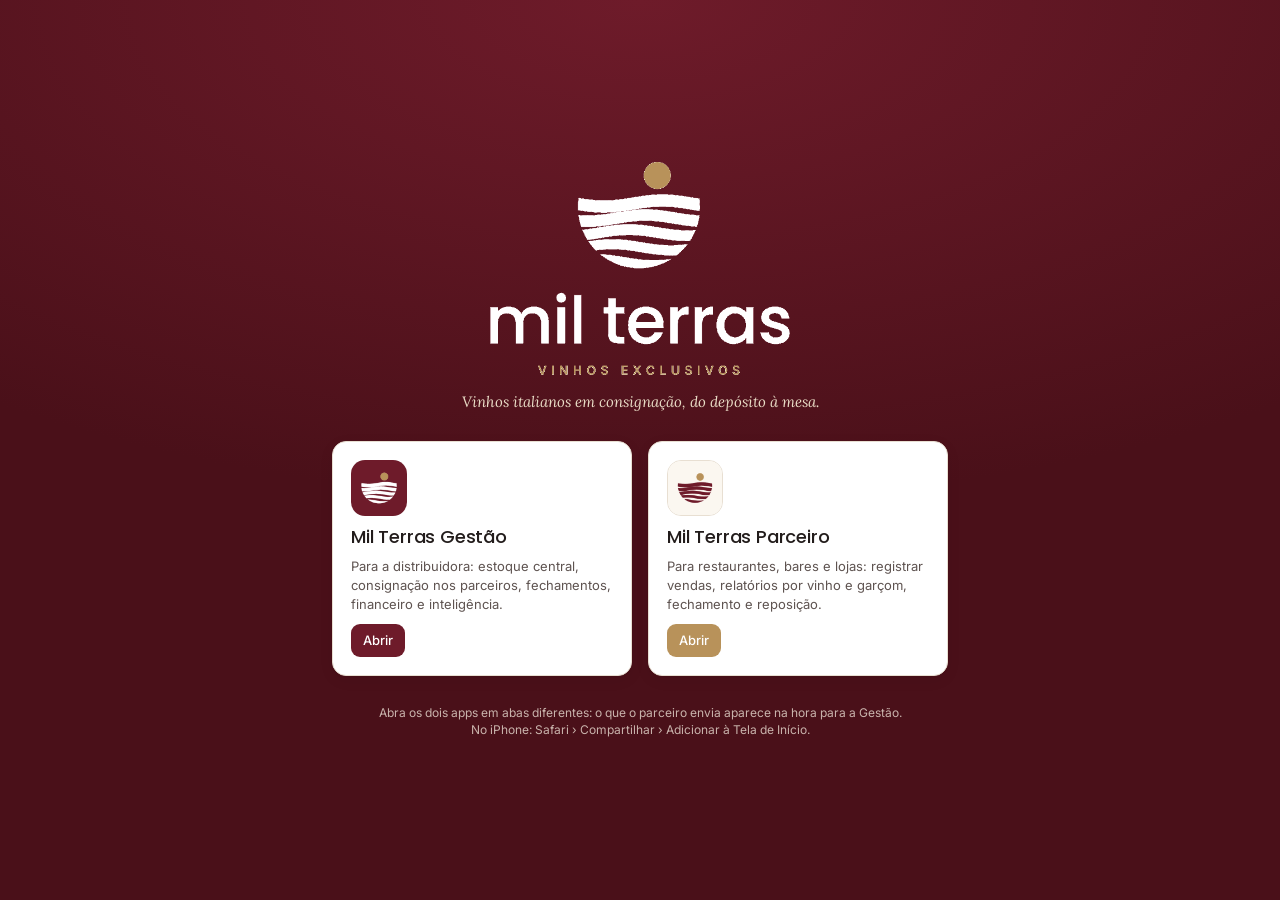
==== index.html @ 2b8a7fca "Apps Mil Terras Gestão e Parceiro (PWA) com primeira carga do catálogo - Gestão: painel, estoque cen" ====
<!doctype html>
<html lang="pt-BR">
<head>
<meta charset="utf-8">
<meta name="viewport" content="width=device-width, initial-scale=1, viewport-fit=cover">
<title>Mil Terras Apps</title>
<meta name="description" content="Apps Mil Terras: Gestão (distribuidora) e Parceiro (restaurantes, bares e lojas)">
<meta name="theme-color" content="#4A1019">
<link rel="icon" href="assets/icons/icon-192.png">
<link rel="apple-touch-icon" href="assets/icons/apple-touch-icon.png">
<link rel="preconnect" href="https://fonts.googleapis.com"><link rel="preconnect" href="https://fonts.gstatic.com" crossorigin>
<link href="https://fonts.googleapis.com/css2?family=Inter:wght@400;500;600&family=Poppins:wght@500&family=Lora:ital@1&display=swap" rel="stylesheet">
<link rel="stylesheet" href="src/css/app.css">
<style>
  .hub { min-height: 100vh; display: flex; flex-direction: column; align-items: center; justify-content: center; gap: 28px; padding: 32px 16px; background: radial-gradient(120% 80% at 50% 0%, var(--bordo), var(--vinho) 70%); }
  .hub > img { width: min(300px, 70vw); }
  .hub .tagline { color: #E9DCC6; font-family: 'Lora', serif; font-style: italic; text-align: center; margin-top: -12px; }
  .hub .cards { display: grid; grid-template-columns: repeat(2, minmax(0, 300px)); gap: 16px; width: 100%; justify-content: center; }
  .hub a.card { display: flex; flex-direction: column; gap: 10px; color: var(--ink); transition: transform .15s; }
  .hub a.card:hover { transform: translateY(-3px); }
  .hub a.card img { width: 56px; height: 56px; border-radius: 14px; }
  .hub .foot { color: #C9B3AC; font-size: 12px; text-align: center; }
  @media (max-width: 640px) { .hub .cards { grid-template-columns: minmax(0, 1fr); } }
</style>
</head>
<body>
<div class="hub">
  <img src="assets/logo/logo_v_negativo.png" alt="Mil Terras — vinhos exclusivos">
  <div class="tagline">Vinhos italianos em consignação, do depósito à mesa.</div>
  <div class="cards">
    <a class="card" href="gestor/">
      <img src="assets/icons/icon-192.png" alt="">
      <h2>Mil Terras Gestão</h2>
      <div class="small ink2">Para a distribuidora: estoque central, consignação nos parceiros, fechamentos, financeiro e inteligência.</div>
      <span class="btn sm" style="align-self:flex-start">Abrir</span>
    </a>
    <a class="card" href="cliente/">
      <img src="assets/icons/icon-cliente-192.png" alt="" style="border:1px solid var(--line)">
      <h2>Mil Terras Parceiro</h2>
      <div class="small ink2">Para restaurantes, bares e lojas: registrar vendas, relatórios por vinho e garçom, fechamento e reposição.</div>
      <span class="btn sm gold" style="align-self:flex-start">Abrir</span>
    </a>
  </div>
  <div class="foot">Abra os dois apps em abas diferentes: o que o parceiro envia aparece na hora para a Gestão.<br>No iPhone: Safari › Compartilhar › Adicionar à Tela de Início.</div>
</div>
<script>if ('serviceWorker' in navigator && location.protocol !== 'file:') navigator.serviceWorker.register('sw.js').catch(() => {});</script>
</body>
</html>
---- src/css/app.css ----
/* Mil Terras — interface dos apps (Manual da Marca: bordô, vinho escuro, dourado, creme, carvão; Poppins + Inter) */
:root {
  --bordo: #6E1B2A;
  --vinho: #4A1019;
  --dourado: #B8925A;
  --dourado-claro: #E9DCC6;
  --creme: #FBF7F0;
  --carvao: #221C1B;
  --surface: #FFFFFF;
  --surface-2: #F4EEE4;
  --line: #E8DFD2;
  --ink: #221C1B;
  --ink-2: #5E5350;
  --ink-3: #8E8380;
  --ok: #2E7D4F; --ok-bg: #E6F2EA;
  --warn: #9A6400; --warn-bg: #FBF0D9;
  --crit: #B3261E; --crit-bg: #FBE7E5;
  --info: #285E8C; --info-bg: #E5EEF6;
  --opp: #7A5A1F; --opp-bg: #F5ECDC;
  /* Gráficos — paleta categórica validada (CVD) */
  --s1: #a8324a; --s2: #c98a1e; --s3: #2f7fae;
  --radius: 14px;
  --shadow: 0 1px 2px rgba(34, 28, 27, .06), 0 4px 16px rgba(34, 28, 27, .05);
  --safe-b: env(safe-area-inset-bottom, 0px);
  --safe-t: env(safe-area-inset-top, 0px);
  --font: 'Inter', system-ui, -apple-system, 'Segoe UI', sans-serif;
  --font-t: 'Poppins', 'Inter', system-ui, sans-serif;
  color-scheme: light;
}
* { box-sizing: border-box; }
html, body { margin: 0; height: 100%; }
body { font-family: var(--font); color: var(--ink); background: var(--creme); font-size: 15px; line-height: 1.45; -webkit-font-smoothing: antialiased; -webkit-tap-highlight-color: transparent; }
h1, h2, h3, h4 { font-family: var(--font-t); font-weight: 500; margin: 0; line-height: 1.2; letter-spacing: -.01em; }
h1 { font-size: 24px; } h2 { font-size: 18px; } h3 { font-size: 15px; }
a { color: var(--bordo); text-decoration: none; }
button, input, select, textarea { font: inherit; color: inherit; }
img { max-width: 100%; }
.serif { font-family: 'Lora', Georgia, serif; font-style: italic; }
.label { font-size: 11px; letter-spacing: .14em; text-transform: uppercase; color: var(--ink-3); font-weight: 600; }
.muted { color: var(--ink-3); } .ink2 { color: var(--ink-2); }
.small { font-size: 13px; } .tiny { font-size: 12px; }
.num { font-variant-numeric: tabular-nums; }
.right { text-align: right; } .center { text-align: center; }
.row { display: flex; align-items: center; gap: 10px; } .row.wrap { flex-wrap: wrap; } .row.top { align-items: flex-start; }
.col { display: flex; flex-direction: column; gap: 10px; }
.grow { flex: 1; min-width: 0; } .between { justify-content: space-between; }
.gap-s { gap: 6px; } .gap-l { gap: 18px; }
.mt { margin-top: 16px; } .mt-s { margin-top: 8px; } .mb { margin-bottom: 16px; }
.hide { display: none !important; }
.ellipsis { overflow: hidden; text-overflow: ellipsis; white-space: nowrap; }

/* ---------- Shell ---------- */
.shell { display: grid; grid-template-columns: 248px 1fr; min-height: 100vh; }
.side { background: var(--vinho); color: #F3E9E4; padding: 22px 14px; position: sticky; top: 0; height: 100vh; display: flex; flex-direction: column; gap: 4px; overflow-y: auto; }
.side .brand { padding: 4px 10px 22px; }
.side .brand img { width: 170px; display: block; }
.side .brand .who { margin-top: 10px; font-size: 11px; letter-spacing: .14em; text-transform: uppercase; color: var(--dourado); }
.nav-a { display: flex; align-items: center; gap: 12px; padding: 10px 12px; border-radius: 10px; color: #E8D9D3; font-size: 14px; position: relative; }
.nav-a svg { width: 19px; height: 19px; opacity: .85; flex: none; }
.nav-a:hover { background: rgba(255, 255, 255, .06); }
.nav-a.on { background: rgba(255, 255, 255, .1); color: #fff; }
.nav-a.on::before { content: ''; position: absolute; left: -14px; top: 9px; bottom: 9px; width: 3px; border-radius: 3px; background: var(--dourado); }
.nav-a .badge { margin-left: auto; }
.side .foot { margin-top: auto; padding: 12px; font-size: 12px; color: #C9B3AC; }
.main { min-width: 0; padding: 26px 32px 60px; max-width: 1280px; width: 100%; }
.topbar { display: none; }
.tabbar { display: none; }
.pagehead { display: flex; align-items: flex-end; justify-content: space-between; gap: 16px; margin-bottom: 20px; flex-wrap: wrap; }
.pagehead .sub { color: var(--ink-3); font-size: 14px; margin-top: 4px; }

@media (max-width: 900px) {
  .shell { display: block; }
  .side { display: none; }
  .topbar { display: flex; align-items: center; gap: 12px; position: sticky; top: 0; z-index: 20; background: var(--vinho); color: #fff; padding: calc(10px + var(--safe-t)) 16px 10px; }
  .topbar img { height: 28px; }
  .topbar .t { font-family: var(--font-t); font-size: 16px; flex: 1; min-width: 0; }
  .topbar button { background: none; border: 0; color: #fff; padding: 6px; }
  .main { padding: 16px 16px calc(96px + var(--safe-b)); }
  .tabbar { display: flex; position: fixed; left: 0; right: 0; bottom: 0; z-index: 30; background: rgba(255, 255, 255, .96); backdrop-filter: blur(12px); -webkit-backdrop-filter: blur(12px); border-top: 1px solid var(--line); padding: 6px 4px calc(6px + var(--safe-b)); }
  .tabbar a { flex: 1; display: flex; flex-direction: column; align-items: center; gap: 2px; font-size: 10.5px; color: var(--ink-3); padding: 4px 0; position: relative; }
  .tabbar a svg { width: 22px; height: 22px; }
  .tabbar a.on { color: var(--bordo); }
  .tabbar a .badge { position: absolute; top: 0; left: calc(50% + 6px); }
  .tabbar a.fab { color: #fff; }
  .tabbar a.fab span.ic { background: var(--bordo); border-radius: 16px; width: 52px; height: 40px; display: grid; place-items: center; margin-top: -2px; box-shadow: 0 4px 12px rgba(110, 27, 42, .35); }
  .pagehead h1 { font-size: 21px; }
  .hide-m { display: none !important; }
}
@media (min-width: 901px) { .hide-d { display: none !important; } }

/* ---------- Componentes ---------- */
.card { background: var(--surface); border: 1px solid var(--line); border-radius: var(--radius); padding: 18px; box-shadow: var(--shadow); min-width: 0; }
.card.pad-0 { padding: 0; overflow: hidden; }
.card > .head { display: flex; align-items: center; justify-content: space-between; gap: 10px; margin-bottom: 14px; }
.card > .head h2 { font-size: 16px; }
.card.dark { background: linear-gradient(135deg, var(--bordo), var(--vinho)); color: #fff; border: 0; }
.card.dark .label, .card.dark .muted { color: #E3C9A2; }
.grid { display: grid; gap: 16px; }
.g2 { grid-template-columns: repeat(2, minmax(0, 1fr)); }
.g3 { grid-template-columns: repeat(3, minmax(0, 1fr)); }
.g4 { grid-template-columns: repeat(4, minmax(0, 1fr)); }
.g-2-1 { grid-template-columns: minmax(0, 2fr) minmax(0, 1fr); }
@media (max-width: 1100px) { .g4 { grid-template-columns: repeat(2, minmax(0, 1fr)); } .g-2-1, .g3 { grid-template-columns: minmax(0, 1fr); } }
@media (max-width: 640px) { .g2 { grid-template-columns: minmax(0, 1fr); } .g4 { gap: 10px; } }

.kpi { display: flex; flex-direction: column; gap: 6px; }
.kpi .v { font-family: var(--font-t); font-size: 26px; font-weight: 500; letter-spacing: -.02em; font-variant-numeric: tabular-nums; }
.kpi .d { font-size: 12.5px; color: var(--ink-3); }
.kpi .d b { font-weight: 600; }
.up { color: var(--ok); } .down { color: var(--crit); }
@media (max-width: 640px) { .kpi .v { font-size: 21px; } .card { padding: 14px; } }

.btn { display: inline-flex; align-items: center; justify-content: center; gap: 8px; border: 1px solid transparent; border-radius: 11px; padding: 10px 16px; font-weight: 500; font-size: 14px; cursor: pointer; background: var(--bordo); color: #fff; transition: filter .15s, transform .05s; white-space: nowrap; }
.btn:hover { filter: brightness(1.08); } .btn:active { transform: translateY(1px); }
.btn svg { width: 17px; height: 17px; }
.btn.ghost { background: transparent; color: var(--bordo); border-color: var(--line); }
.btn.ghost:hover { background: var(--surface-2); filter: none; }
.btn.gold { background: var(--dourado); color: #fff; }
.btn.light { background: #fff; color: var(--bordo); }
.btn.ok { background: var(--ok); }
.btn.sm { padding: 6px 11px; font-size: 13px; border-radius: 9px; }
.btn.lg { padding: 14px 20px; font-size: 16px; border-radius: 13px; }
.btn.block { width: 100%; }
.btn[disabled] { opacity: .45; pointer-events: none; }
.iconbtn { border: 0; background: transparent; padding: 6px; border-radius: 8px; cursor: pointer; color: var(--ink-2); display: inline-grid; place-items: center; }
.iconbtn:hover { background: var(--surface-2); }
.iconbtn svg { width: 20px; height: 20px; }

.badge { display: inline-flex; align-items: center; gap: 5px; font-size: 11.5px; font-weight: 600; padding: 3px 8px; border-radius: 999px; background: var(--surface-2); color: var(--ink-2); white-space: nowrap; }
.badge.ok { background: var(--ok-bg); color: var(--ok); }
.badge.warn { background: var(--warn-bg); color: var(--warn); }
.badge.crit { background: var(--crit-bg); color: var(--crit); }
.badge.info { background: var(--info-bg); color: var(--info); }
.badge.opp { background: var(--opp-bg); color: var(--opp); }
.badge.dot { min-width: 18px; height: 18px; padding: 0 5px; justify-content: center; background: var(--dourado); color: #fff; font-size: 11px; }
.tag { font-size: 10.5px; letter-spacing: .12em; text-transform: uppercase; font-weight: 600; padding: 3px 8px; border-radius: 999px; border: 1px solid currentColor; color: var(--bordo); }
.tag.Branco { color: #8a6a1f; } .tag.Rosé { color: #b04a68; }

.field { display: flex; flex-direction: column; gap: 6px; }
.field > span { font-size: 12.5px; color: var(--ink-2); font-weight: 500; }
.input, select.input, textarea.input { width: 100%; border: 1px solid var(--line); background: #fff; border-radius: 10px; padding: 10px 12px; outline: none; font-size: 15px; }
.input:focus { border-color: var(--dourado); box-shadow: 0 0 0 3px rgba(184, 146, 90, .2); }
textarea.input { min-height: 80px; resize: vertical; }
.search { position: relative; } .search svg { position: absolute; left: 11px; top: 50%; transform: translateY(-50%); width: 17px; color: var(--ink-3); }
.search .input { padding-left: 36px; }
.seg { display: inline-flex; background: var(--surface-2); border-radius: 10px; padding: 3px; gap: 2px; }
.seg button { border: 0; background: transparent; padding: 6px 12px; border-radius: 8px; font-size: 13px; cursor: pointer; color: var(--ink-2); }
.seg button.on { background: #fff; color: var(--bordo); box-shadow: 0 1px 3px rgba(0, 0, 0, .08); font-weight: 600; }
.chips { display: flex; gap: 8px; flex-wrap: wrap; }
.chip { border: 1px solid var(--line); background: #fff; border-radius: 999px; padding: 7px 13px; font-size: 13.5px; cursor: pointer; }
.chip.on { background: var(--bordo); border-color: var(--bordo); color: #fff; }

.stepper { display: inline-flex; align-items: center; border: 1px solid var(--line); border-radius: 11px; background: #fff; overflow: hidden; }
.stepper button { width: 38px; height: 38px; border: 0; background: transparent; font-size: 20px; cursor: pointer; color: var(--bordo); }
.stepper button:active { background: var(--surface-2); }
.stepper input { width: 44px; text-align: center; border: 0; font-weight: 600; font-size: 16px; outline: none; background: transparent; -moz-appearance: textfield; }
.stepper input::-webkit-inner-spin-button { -webkit-appearance: none; }

/* Tabelas */
.tbl-wrap { overflow-x: auto; -webkit-overflow-scrolling: touch; }
table.tbl { width: 100%; border-collapse: collapse; font-size: 14px; }
.tbl th { text-align: left; font-size: 11px; letter-spacing: .1em; text-transform: uppercase; color: var(--ink-3); font-weight: 600; padding: 10px 12px; border-bottom: 1px solid var(--line); white-space: nowrap; background: #fff; }
.tbl td { padding: 11px 12px; border-bottom: 1px solid #F1EBE2; vertical-align: middle; }
.tbl tr:last-child td { border-bottom: 0; }
.tbl tr.click { cursor: pointer; } .tbl tr.click:hover td { background: #FCF9F4; }
.tbl th.r, .tbl td.r { text-align: right; font-variant-numeric: tabular-nums; }
.tbl tfoot td { font-weight: 600; border-top: 1px solid var(--line); }

/* Listas */
.list { display: flex; flex-direction: column; }
.li { display: flex; align-items: center; gap: 12px; padding: 12px 2px; border-bottom: 1px solid #F1EBE2; min-width: 0; }
.li:last-child { border-bottom: 0; }
a.li, .li.click { color: inherit; cursor: pointer; }
.li .t { font-weight: 500; } .li .s { font-size: 12.5px; color: var(--ink-3); }
.thumb { width: 34px; height: 64px; object-fit: contain; flex: none; filter: drop-shadow(0 2px 3px rgba(0, 0, 0, .15)); }
.thumb.sm { width: 22px; height: 42px; }
.avatar { width: 36px; height: 36px; border-radius: 50%; background: var(--dourado-claro); color: var(--bordo); display: grid; place-items: center; font-weight: 600; font-size: 14px; flex: none; }

/* Barras de progresso / meter */
.meter { height: 8px; background: var(--surface-2); border-radius: 99px; overflow: hidden; }
.meter > i { display: block; height: 100%; background: var(--bordo); border-radius: 99px; }
.meter.gold > i { background: var(--dourado); }

/* Insights */
.ins { display: flex; gap: 12px; padding: 12px; border-radius: 12px; background: #fff; border: 1px solid var(--line); color: inherit; }
.ins .ic { width: 34px; height: 34px; border-radius: 10px; display: grid; place-items: center; flex: none; }
.ins .ic svg { width: 18px; height: 18px; }
.ins.critico .ic { background: var(--crit-bg); color: var(--crit); }
.ins.atencao .ic { background: var(--warn-bg); color: var(--warn); }
.ins.acao .ic { background: var(--bordo); color: #fff; }
.ins.oportunidade .ic { background: var(--opp-bg); color: var(--opp); }
.ins.info .ic { background: var(--info-bg); color: var(--info); }
.ins .t { font-weight: 600; font-size: 14px; } .ins .s { font-size: 13px; color: var(--ink-2); }

/* Garrafas (catálogo) */
.wine-grid { display: grid; grid-template-columns: repeat(auto-fill, minmax(150px, 1fr)); gap: 12px; }
.wine { background: #fff; border: 1px solid var(--line); border-radius: var(--radius); padding: 14px 12px 12px; display: flex; flex-direction: column; align-items: center; gap: 8px; text-align: center; cursor: pointer; position: relative; color: inherit; }
.wine:hover { border-color: var(--dourado); }
.wine img { height: 130px; object-fit: contain; filter: drop-shadow(0 4px 6px rgba(0, 0, 0, .18)); }
.wine .n { font-family: var(--font-t); font-weight: 500; font-size: 14px; line-height: 1.2; }
.wine .q { position: absolute; top: 10px; right: 10px; }
.wine.sel { border-color: var(--bordo); box-shadow: 0 0 0 2px var(--bordo); }
.wine.off { opacity: .45; }

/* Modal / sheet */
.overlay { position: fixed; inset: 0; background: rgba(34, 28, 27, .45); z-index: 100; display: flex; align-items: center; justify-content: center; padding: 20px; animation: fade .15s; }
.modal { background: var(--creme); border-radius: 18px; width: min(560px, 100%); max-height: calc(100vh - 40px); overflow: auto; box-shadow: 0 20px 60px rgba(0, 0, 0, .25); animation: pop .18s; }
.modal.wide { width: min(860px, 100%); }
.modal .mh { display: flex; align-items: center; justify-content: space-between; padding: 18px 20px 6px; position: sticky; top: 0; background: var(--creme); z-index: 1; }
.modal .mb { padding: 10px 20px 20px; }
.modal .mf { padding: 12px 20px calc(16px + var(--safe-b)); display: flex; gap: 10px; justify-content: flex-end; border-top: 1px solid var(--line); position: sticky; bottom: 0; background: var(--creme); }
@media (max-width: 640px) {
  .overlay { align-items: flex-end; padding: 0; }
  .modal, .modal.wide { width: 100%; border-radius: 18px 18px 0 0; max-height: 92vh; animation: up .22s; }
  .modal .mf .btn { flex: 1; }
}
@keyframes fade { from { opacity: 0; } }
@keyframes pop { from { transform: scale(.97); opacity: 0; } }
@keyframes up { from { transform: translateY(40px); opacity: .5; } }

.toast { position: fixed; left: 50%; bottom: calc(90px + var(--safe-b)); transform: translateX(-50%); background: var(--carvao); color: #fff; padding: 11px 18px; border-radius: 12px; z-index: 200; font-size: 14px; box-shadow: 0 8px 24px rgba(0, 0, 0, .25); animation: up .2s; max-width: calc(100% - 32px); }
@media (min-width: 901px) { .toast { bottom: 28px; } }
@media (max-width: 900px) { .toast { bottom: auto; top: calc(62px + var(--safe-t)); } }

.empty { text-align: center; padding: 30px 16px; color: var(--ink-3); }
.empty svg { width: 36px; height: 36px; color: var(--dourado); margin-bottom: 6px; }

/* Wizard */
.steps { display: flex; gap: 6px; margin-bottom: 16px; }
.steps i { flex: 1; height: 4px; border-radius: 4px; background: var(--line); }
.steps i.on { background: var(--bordo); }

/* Gráficos */
.chart { position: relative; width: 100%; }
.chart svg { display: block; width: 100%; overflow: visible; }
.chart .axis text { fill: var(--ink-3); font-size: 11px; font-family: var(--font); }
.chart .grid line { stroke: #EFE8DD; }
.chart .base { stroke: #D9CFC1; }
.chart .hit { fill: transparent; cursor: pointer; }
.chart .bar { transition: opacity .12s; }
.chart:hover .bar.dim { opacity: .5; }
.legend { display: flex; gap: 14px; flex-wrap: wrap; font-size: 12.5px; color: var(--ink-2); margin-bottom: 8px; }
.legend i { display: inline-block; width: 10px; height: 10px; border-radius: 3px; margin-right: 6px; vertical-align: -1px; }
.tip { position: fixed; z-index: 300; pointer-events: none; background: var(--carvao); color: #fff; font-size: 12.5px; padding: 8px 10px; border-radius: 9px; box-shadow: 0 6px 18px rgba(0, 0, 0, .2); max-width: 260px; line-height: 1.4; }
.tip b { font-weight: 600; }
.tip .k { display: inline-block; width: 8px; height: 8px; border-radius: 2px; margin-right: 6px; }
.hbars { display: flex; flex-direction: column; gap: 10px; }
.hb { display: grid; grid-template-columns: minmax(80px, 38%) 1fr auto; align-items: center; gap: 10px; font-size: 13.5px; }
.hb .bar-t { height: 10px; background: var(--surface-2); border-radius: 0 4px 4px 0; overflow: hidden; }
.hb .bar-t i { display: block; height: 100%; background: var(--bordo); border-radius: 0 4px 4px 0; }
.hb .v { font-variant-numeric: tabular-nums; font-weight: 600; text-align: right; min-width: 48px; white-space: nowrap; }
.heat { border-collapse: separate; border-spacing: 2px; font-size: 12.5px; width: 100%; }
.heat th { font-weight: 500; color: var(--ink-2); padding: 4px 6px; text-align: left; white-space: nowrap; }
.heat thead th { font-size: 11px; writing-mode: vertical-rl; transform: rotate(180deg); text-align: left; height: 110px; vertical-align: bottom; padding: 4px 2px; }
.heat td { text-align: center; border-radius: 4px; min-width: 30px; height: 30px; font-variant-numeric: tabular-nums; font-weight: 600; }

/* Login */
.login { min-height: 100vh; display: grid; place-items: center; padding: 24px; background: radial-gradient(120% 80% at 50% 0%, var(--bordo), var(--vinho) 70%); }
.login .box { width: min(400px, 100%); background: var(--creme); border-radius: 22px; padding: 28px 24px; box-shadow: 0 30px 80px rgba(0, 0, 0, .35); }
.login .logo { display: block; width: 210px; margin: 0 auto 6px; }
.pin { display: flex; gap: 10px; justify-content: center; }
.pin input { width: 54px; height: 60px; text-align: center; font-size: 24px; border: 1px solid var(--line); border-radius: 12px; background: #fff; outline: none; }
.pin input:focus { border-color: var(--dourado); }

/* Documento para impressão */
.doc { background: #fff; max-width: 800px; margin: 0 auto; padding: 40px 44px; border: 1px solid var(--line); border-radius: 6px; color: var(--carvao); }
.doc .dh { display: flex; justify-content: space-between; align-items: flex-start; border-bottom: 2px solid var(--bordo); padding-bottom: 16px; margin-bottom: 18px; }
.doc .dh img { width: 190px; }
.doc h1 { color: var(--bordo); font-size: 22px; }
.doc .tbl th { background: var(--creme); }
.doc .foot { margin-top: 30px; padding-top: 12px; border-top: 1px solid var(--line); font-size: 11.5px; color: var(--ink-3); display: flex; justify-content: space-between; }
.doc .sign { display: grid; grid-template-columns: 1fr 1fr; gap: 40px; margin-top: 50px; font-size: 12px; text-align: center; color: var(--ink-2); }
.doc .sign div { border-top: 1px solid var(--ink-3); padding-top: 6px; }
@media print {
  @page { margin: 12mm; }
  body { background: #fff; }
  .side, .topbar, .tabbar, .noprint, .toast { display: none !important; }
  .shell { display: block; } .main { padding: 0; max-width: none; }
  .doc { border: 0; padding: 0; max-width: none; }
  * { -webkit-print-color-adjust: exact; print-color-adjust: exact; }
}

.demo-banner svg { flex: none; }
.demo-banner { background: var(--dourado-claro); color: var(--vinho); font-size: 12.5px; padding: 8px 14px; border-radius: 10px; margin-bottom: 16px; display: flex; gap: 10px; align-items: center; flex-wrap: wrap; }
.sync { display: inline-flex; align-items: center; gap: 6px; font-size: 12px; color: var(--ok); }
.sync::before { content: ''; width: 7px; height: 7px; border-radius: 50%; background: currentColor; box-shadow: 0 0 0 3px rgba(46, 125, 79, .18); }

.wz-foot { position: sticky; bottom: 0; background: var(--creme); padding: 12px 0; margin-top: 16px; border-top: 1px solid var(--line); z-index: 5; }
@media (max-width: 900px) { .wz-foot { bottom: calc(64px + var(--safe-b)); } .wz-foot .btn { padding: 12px 14px; } }
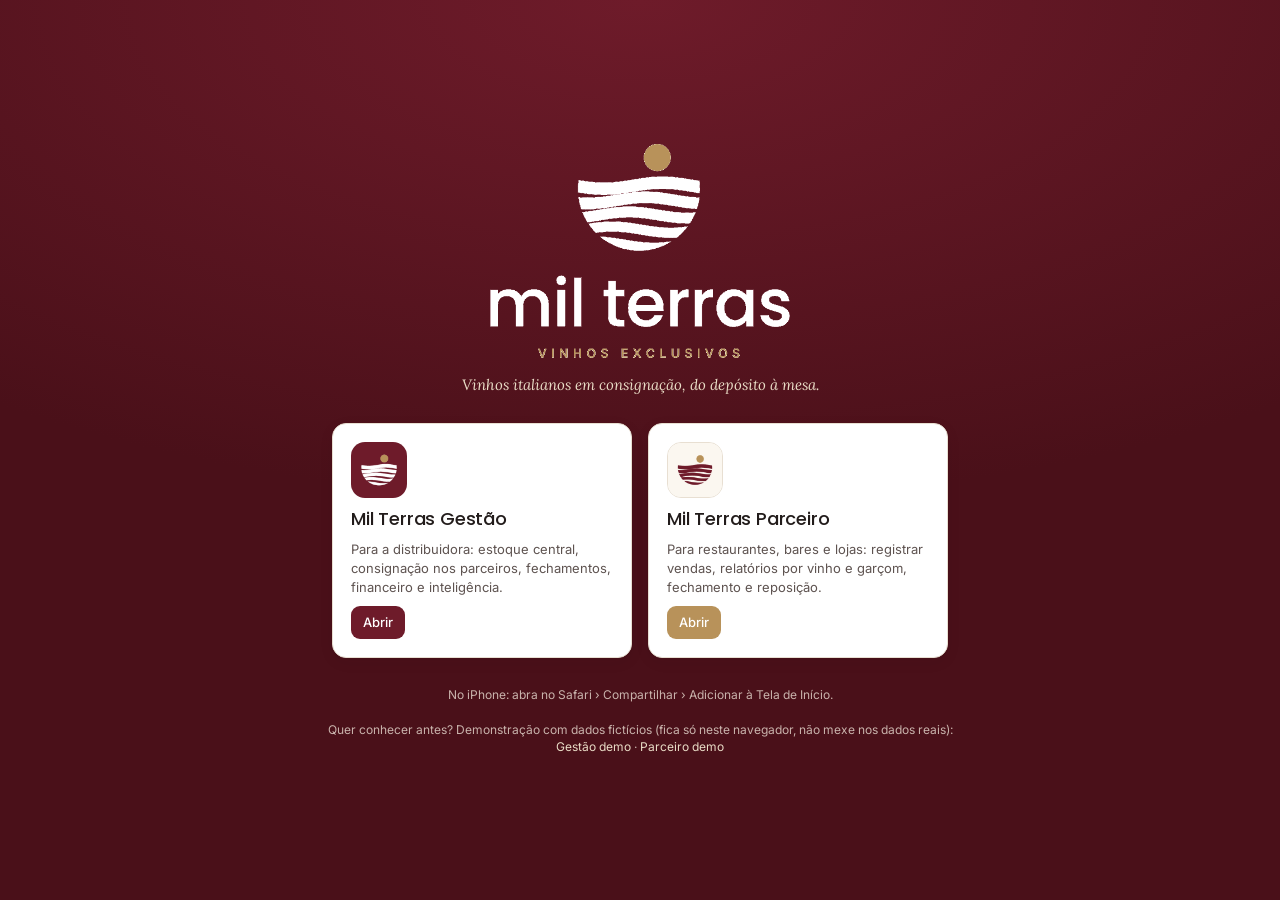
==== commit 25e8f1a1: "Versão em nuvem: Supabase com segurança por parceiro, login e publicação automática - Banco Supabase" ====
--- a/index.html
+++ b/index.html
@@ -41,7 +41,9 @@
       <span class="btn sm gold" style="align-self:flex-start">Abrir</span>
     </a>
   </div>
-  <div class="foot">Abra os dois apps em abas diferentes: o que o parceiro envia aparece na hora para a Gestão.<br>No iPhone: Safari › Compartilhar › Adicionar à Tela de Início.</div>
+  <div class="foot">No iPhone: abra no Safari › Compartilhar › Adicionar à Tela de Início.<br><br>
+    Quer conhecer antes? Demonstração com dados fictícios (fica só neste navegador, não mexe nos dados reais):<br>
+    <a href="gestor/?demo=1" style="color:#E9DCC6">Gestão demo</a> · <a href="cliente/?demo=1" style="color:#E9DCC6">Parceiro demo</a></div>
 </div>
 <script>if ('serviceWorker' in navigator && location.protocol !== 'file:') navigator.serviceWorker.register('sw.js').catch(() => {});</script>
 </body>
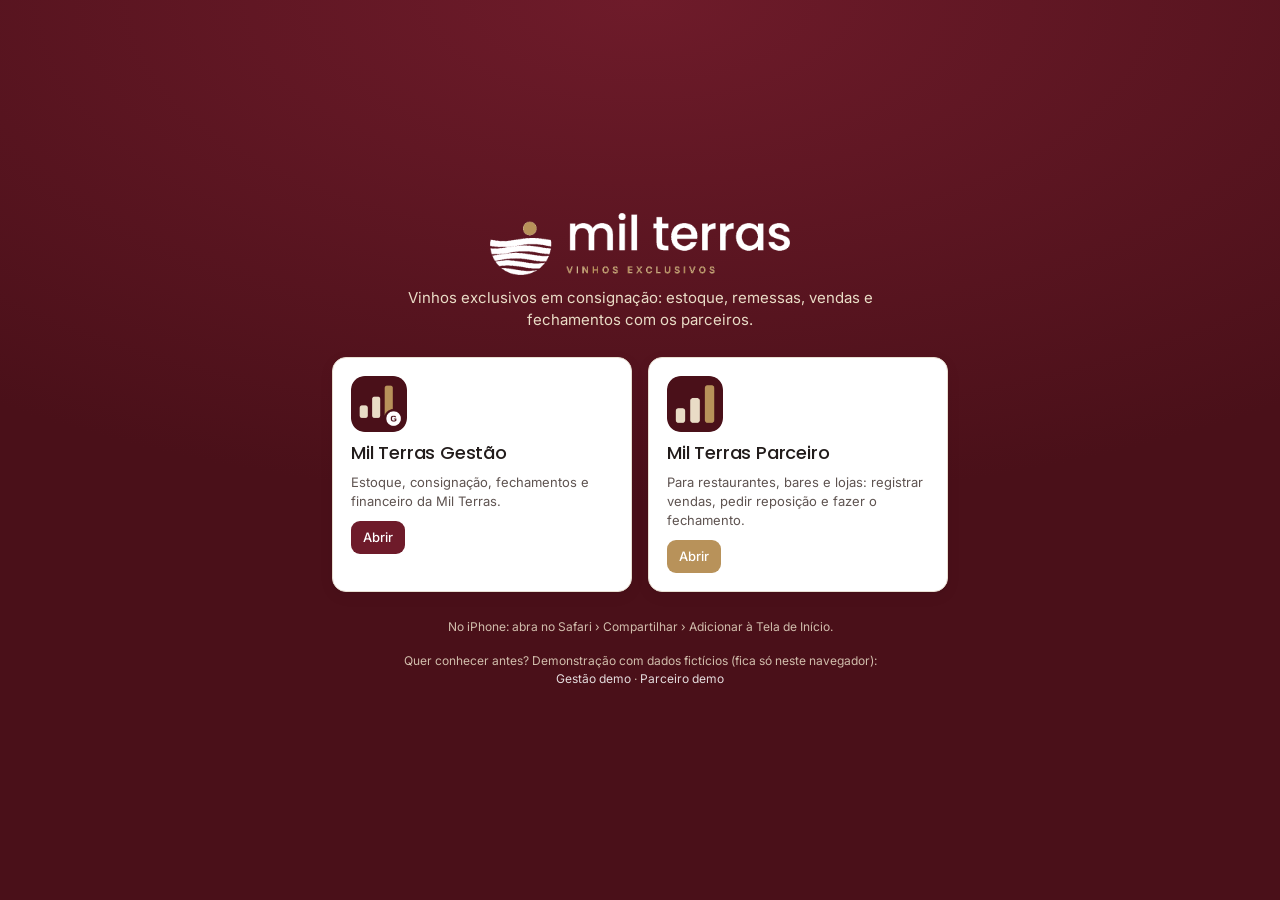
==== commit cb7bca91: "Mil Terras no molde EasyAPP-Base (igual ao Frota e ao Golden) Mesmas telas da Gestão e do Parceiro, " ====
--- a/index.html
+++ b/index.html
@@ -3,47 +3,38 @@
 <head>
 <meta charset="utf-8">
 <meta name="viewport" content="width=device-width, initial-scale=1, viewport-fit=cover">
-<title>Mil Terras Apps</title>
-<meta name="description" content="Apps Mil Terras: Gestão (distribuidora) e Parceiro (restaurantes, bares e lojas)">
+<title>Mil Terras</title>
+<meta name="description" content="Vinhos exclusivos em consignação: estoque, remessas, vendas e fechamentos com os parceiros.">
 <meta name="theme-color" content="#4A1019">
-<link rel="icon" href="assets/icons/icon-192.png">
-<link rel="apple-touch-icon" href="assets/icons/apple-touch-icon.png">
+<link rel="icon" href="assets/icons/gestao-192.png?v=28e4673e">
+<link rel="apple-touch-icon" href="assets/icons/gestao-180.png?v=28e4673e">
 <link rel="preconnect" href="https://fonts.googleapis.com"><link rel="preconnect" href="https://fonts.gstatic.com" crossorigin>
-<link href="https://fonts.googleapis.com/css2?family=Inter:wght@400;500;600&family=Poppins:wght@500&family=Lora:ital@1&display=swap" rel="stylesheet">
-<link rel="stylesheet" href="src/css/app.css">
+<link href="https://fonts.googleapis.com/css2?family=Inter:wght@400;500;600&family=Poppins:wght@500&display=swap" rel="stylesheet">
+<link rel="stylesheet" href="src/css/base.css"><link rel="stylesheet" href="src/css/segmento.css">
 <style>
-  .hub { min-height: 100vh; display: flex; flex-direction: column; align-items: center; justify-content: center; gap: 28px; padding: 32px 16px; background: radial-gradient(120% 80% at 50% 0%, var(--bordo), var(--vinho) 70%); }
-  .hub > img { width: min(300px, 70vw); }
-  .hub .tagline { color: #E9DCC6; font-family: 'Lora', serif; font-style: italic; text-align: center; margin-top: -12px; }
+  .hub { min-height: 100vh; display: flex; flex-direction: column; align-items: center; justify-content: center; gap: 26px; padding: 32px 16px; background: radial-gradient(120% 80% at 50% 0%, var(--primaria), var(--primaria-escura) 70%); }
+  .hub h1 { color: #fff; font-size: 34px; text-align: center; }
+  .hub .tagline { color: var(--destaque-claro); text-align: center; margin-top: -14px; max-width: 520px; }
   .hub .cards { display: grid; grid-template-columns: repeat(2, minmax(0, 300px)); gap: 16px; width: 100%; justify-content: center; }
   .hub a.card { display: flex; flex-direction: column; gap: 10px; color: var(--ink); transition: transform .15s; }
   .hub a.card:hover { transform: translateY(-3px); }
   .hub a.card img { width: 56px; height: 56px; border-radius: 14px; }
-  .hub .foot { color: #C9B3AC; font-size: 12px; text-align: center; }
+  .hub .foot { color: var(--destaque-claro); font-size: 12px; text-align: center; opacity: .85; }
+  .hub .foot a { color: #fff; }
   @media (max-width: 640px) { .hub .cards { grid-template-columns: minmax(0, 1fr); } }
 </style>
 </head>
 <body>
 <div class="hub">
-  <img src="assets/logo/logo_v_negativo.png" alt="Mil Terras — vinhos exclusivos">
-  <div class="tagline">Vinhos italianos em consignação, do depósito à mesa.</div>
+  <img src="assets/logo/logo_h_negativo.png" alt="Mil Terras" style="width:min(300px,70vw)">
+  <div class="tagline">Vinhos exclusivos em consignação: estoque, remessas, vendas e fechamentos com os parceiros.</div>
   <div class="cards">
-    <a class="card" href="gestor/">
-      <img src="assets/icons/icon-192.png" alt="">
-      <h2>Mil Terras Gestão</h2>
-      <div class="small ink2">Para a distribuidora: estoque central, consignação nos parceiros, fechamentos, financeiro e inteligência.</div>
-      <span class="btn sm" style="align-self:flex-start">Abrir</span>
-    </a>
-    <a class="card" href="cliente/">
-      <img src="assets/icons/icon-cliente-192.png" alt="" style="border:1px solid var(--line)">
-      <h2>Mil Terras Parceiro</h2>
-      <div class="small ink2">Para restaurantes, bares e lojas: registrar vendas, relatórios por vinho e garçom, fechamento e reposição.</div>
-      <span class="btn sm gold" style="align-self:flex-start">Abrir</span>
-    </a>
+    <a class="card" href="gestao/"><img src="assets/icons/gestao-192.png?v=28e4673e" alt=""><h2>Mil Terras Gestão</h2><div class="small ink2">Estoque, consignação, fechamentos e financeiro da Mil Terras.</div><span class="btn sm" style="align-self:flex-start">Abrir</span></a>
+    <a class="card" href="usuario/"><img src="assets/icons/usuario-192.png?v=28e4673e" alt=""><h2>Mil Terras Parceiro</h2><div class="small ink2">Para restaurantes, bares e lojas: registrar vendas, pedir reposição e fazer o fechamento.</div><span class="btn sm gold" style="align-self:flex-start">Abrir</span></a>
   </div>
   <div class="foot">No iPhone: abra no Safari › Compartilhar › Adicionar à Tela de Início.<br><br>
-    Quer conhecer antes? Demonstração com dados fictícios (fica só neste navegador, não mexe nos dados reais):<br>
-    <a href="gestor/?demo=1" style="color:#E9DCC6">Gestão demo</a> · <a href="cliente/?demo=1" style="color:#E9DCC6">Parceiro demo</a></div>
+    Quer conhecer antes? Demonstração com dados fictícios (fica só neste navegador):<br>
+    <a href="gestao/?demo=1">Gestão demo</a> · <a href="usuario/?demo=1">Parceiro demo</a></div>
 </div>
 <script>if ('serviceWorker' in navigator && location.protocol !== 'file:') navigator.serviceWorker.register('sw.js').catch(() => {});</script>
 </body>
--- a/src/css/base.css
+++ b/src/css/base.css
@@ -0,0 +1,362 @@
+/* EasyApp — interface base dos apps. As cores da marca de cada segmento ficam em src/css/segmento.css */
+:root {
+  --primaria: #6E1B2A;
+  --primaria-escura: #4A1019;
+  --destaque: #B8925A;
+  --destaque-claro: #E9DCC6;
+  --fundo: #FBF7F0;
+  --escuro: #221C1B;
+  --surface: #FFFFFF;
+  --surface-2: #F4EEE4;
+  --line: #E8DFD2;
+  --ink: #221C1B;
+  --ink-2: #5E5350;
+  --ink-3: #8E8380;
+  --ok: #2E7D4F; --ok-bg: #E6F2EA;
+  --warn: #9A6400; --warn-bg: #FBF0D9;
+  --crit: #B3261E; --crit-bg: #FBE7E5;
+  --info: #285E8C; --info-bg: #E5EEF6;
+  --opp: #7A5A1F; --opp-bg: #F5ECDC;
+  /* Gráficos — paleta categórica validada (CVD) */
+  --s1: #a8324a; --s2: #c98a1e; --s3: #2f7fae;
+  --radius: 14px;
+  --shadow: 0 1px 2px rgba(34, 28, 27, .06), 0 4px 16px rgba(34, 28, 27, .05);
+  --safe-b: env(safe-area-inset-bottom, 0px);
+  --safe-t: env(safe-area-inset-top, 0px);
+  --font: 'Inter', system-ui, -apple-system, 'Segoe UI', sans-serif;
+  --font-t: 'Poppins', 'Inter', system-ui, sans-serif;
+  color-scheme: light;
+}
+* { box-sizing: border-box; }
+html, body { margin: 0; height: 100%; }
+body { font-family: var(--font); color: var(--ink); background: var(--fundo); font-size: 15px; line-height: 1.45; -webkit-font-smoothing: antialiased; -webkit-tap-highlight-color: transparent; }
+h1, h2, h3, h4 { font-family: var(--font-t); font-weight: 500; margin: 0; line-height: 1.2; letter-spacing: -.01em; }
+h1 { font-size: 24px; } h2 { font-size: 18px; } h3 { font-size: 15px; }
+a { color: var(--primaria); text-decoration: none; }
+button, input, select, textarea { font: inherit; color: inherit; }
+img { max-width: 100%; }
+.serif { font-family: 'Lora', Georgia, serif; font-style: italic; }
+.label { font-size: 11px; letter-spacing: .14em; text-transform: uppercase; color: var(--ink-3); font-weight: 600; }
+.muted { color: var(--ink-3); } .ink2 { color: var(--ink-2); }
+.small { font-size: 13px; } .tiny { font-size: 12px; }
+.num { font-variant-numeric: tabular-nums; }
+.right { text-align: right; } .center { text-align: center; }
+.row { display: flex; align-items: center; gap: 10px; } .row.wrap { flex-wrap: wrap; } .row.top { align-items: flex-start; }
+.col { display: flex; flex-direction: column; gap: 10px; }
+.grow { flex: 1; min-width: 0; } .between { justify-content: space-between; }
+.gap-s { gap: 6px; } .gap-l { gap: 18px; }
+.mt { margin-top: 16px; } .mt-s { margin-top: 8px; } .mb { margin-bottom: 16px; }
+.hide { display: none !important; }
+.ellipsis { overflow: hidden; text-overflow: ellipsis; white-space: nowrap; }
+
+/* ---------- Shell ---------- */
+.shell { display: grid; grid-template-columns: 248px 1fr; min-height: 100vh; }
+.side { background: var(--primaria-escura); color: #F3E9E4; padding: 22px 14px; position: sticky; top: 0; height: 100vh; display: flex; flex-direction: column; gap: 4px; overflow-y: auto; }
+.side .brand { padding: 4px 10px 22px; }
+.side .brand img { width: 170px; display: block; }
+.side .brand .who { margin-top: 10px; font-size: 11px; letter-spacing: .14em; text-transform: uppercase; color: var(--destaque); }
+.nav-a { display: flex; align-items: center; gap: 12px; padding: 10px 12px; border-radius: 10px; color: #E8D9D3; font-size: 14px; position: relative; }
+.nav-a svg { width: 19px; height: 19px; opacity: .85; flex: none; }
+.nav-a:hover { background: rgba(255, 255, 255, .06); }
+.nav-a.on { background: rgba(255, 255, 255, .1); color: #fff; }
+.nav-a.on::before { content: ''; position: absolute; left: -14px; top: 9px; bottom: 9px; width: 3px; border-radius: 3px; background: var(--destaque); }
+.nav-a .badge { margin-left: auto; }
+.side .foot { margin-top: auto; padding: 12px; font-size: 12px; color: #C9B3AC; }
+.main { min-width: 0; padding: 26px 32px 60px; max-width: 1280px; width: 100%; }
+.topbar { display: none; }
+.tabbar { display: none; }
+.pagehead { display: flex; align-items: flex-end; justify-content: space-between; gap: 16px; margin-bottom: 20px; flex-wrap: wrap; }
+.pagehead .sub { color: var(--ink-3); font-size: 14px; margin-top: 4px; }
+
+@media (max-width: 900px) {
+  .shell { display: block; }
+  .side { display: none; }
+  .topbar { display: flex; align-items: center; gap: 12px; position: sticky; top: 0; z-index: 20; background: var(--primaria-escura); color: #fff; padding: calc(10px + var(--safe-t)) 16px 10px; }
+  .topbar img { height: 28px; }
+  .topbar .t { font-family: var(--font-t); font-size: 16px; flex: 1; min-width: 0; }
+  .topbar button { background: none; border: 0; color: #fff; padding: 6px; }
+  .main { padding: 16px 16px calc(96px + var(--safe-b)); }
+  .tabbar { display: flex; position: fixed; left: 0; right: 0; bottom: 0; z-index: 30; background: rgba(255, 255, 255, .96); backdrop-filter: blur(12px); -webkit-backdrop-filter: blur(12px); border-top: 1px solid var(--line); padding: 6px 4px calc(6px + var(--safe-b)); }
+  .tabbar a { flex: 1; display: flex; flex-direction: column; align-items: center; gap: 2px; font-size: 10.5px; color: var(--ink-3); padding: 4px 0; position: relative; }
+  .tabbar a svg { width: 22px; height: 22px; }
+  .tabbar a.on { color: var(--primaria); }
+  .tabbar a .badge { position: absolute; top: 0; left: calc(50% + 6px); }
+  .tabbar a.fab { color: #fff; }
+  .tabbar a.fab span.ic { background: var(--primaria); border-radius: 16px; width: 52px; height: 40px; display: grid; place-items: center; margin-top: -2px; box-shadow: 0 4px 12px rgba(0, 0, 0, .25); }
+  .pagehead h1 { font-size: 21px; }
+  .hide-m { display: none !important; }
+}
+@media (min-width: 901px) { .hide-d { display: none !important; } }
+
+/* ---------- Componentes ---------- */
+.card { background: var(--surface); border: 1px solid var(--line); border-radius: var(--radius); padding: 18px; box-shadow: var(--shadow); min-width: 0; }
+.card.pad-0 { padding: 0; overflow: hidden; }
+.card > .head { display: flex; align-items: center; justify-content: space-between; gap: 10px; margin-bottom: 14px; }
+.card > .head h2 { font-size: 16px; }
+.card.dark { background: linear-gradient(135deg, var(--primaria), var(--primaria-escura)); color: #fff; border: 0; }
+.card.dark .label, .card.dark .muted { color: #E3C9A2; }
+.grid { display: grid; gap: 16px; }
+.g2 { grid-template-columns: repeat(2, minmax(0, 1fr)); }
+.g3 { grid-template-columns: repeat(3, minmax(0, 1fr)); }
+.g4 { grid-template-columns: repeat(4, minmax(0, 1fr)); }
+.g-2-1 { grid-template-columns: minmax(0, 2fr) minmax(0, 1fr); }
+@media (max-width: 1100px) { .g4 { grid-template-columns: repeat(2, minmax(0, 1fr)); } .g-2-1, .g3 { grid-template-columns: minmax(0, 1fr); } }
+@media (max-width: 640px) { .g2 { grid-template-columns: minmax(0, 1fr); } .g4 { gap: 10px; } }
+
+.kpi { display: flex; flex-direction: column; gap: 6px; }
+.kpi .v { font-family: var(--font-t); font-size: 26px; font-weight: 500; letter-spacing: -.02em; font-variant-numeric: tabular-nums; }
+.kpi .d { font-size: 12.5px; color: var(--ink-3); }
+.kpi .d b { font-weight: 600; }
+.up { color: var(--ok); } .down { color: var(--crit); }
+@media (max-width: 640px) { .kpi .v { font-size: 21px; } .card { padding: 14px; } }
+
+.btn { display: inline-flex; align-items: center; justify-content: center; gap: 8px; border: 1px solid transparent; border-radius: 11px; padding: 10px 16px; font-weight: 500; font-size: 14px; cursor: pointer; background: var(--primaria); color: #fff; transition: filter .15s, transform .05s; white-space: nowrap; }
+.btn:hover { filter: brightness(1.08); } .btn:active { transform: translateY(1px); }
+.btn svg { width: 17px; height: 17px; }
+.btn.ghost { background: transparent; color: var(--primaria); border-color: var(--line); }
+.btn.ghost:hover { background: var(--surface-2); filter: none; }
+.btn.gold { background: var(--destaque); color: #fff; }
+.btn.light { background: #fff; color: var(--primaria); }
+.btn.ok { background: var(--ok); }
+.btn.sm { padding: 6px 11px; font-size: 13px; border-radius: 9px; }
+.btn.lg { padding: 14px 20px; font-size: 16px; border-radius: 13px; }
+.btn.block { width: 100%; }
+.btn[disabled] { opacity: .45; pointer-events: none; }
+.iconbtn { border: 0; background: transparent; padding: 6px; border-radius: 8px; cursor: pointer; color: var(--ink-2); display: inline-grid; place-items: center; }
+.iconbtn:hover { background: var(--surface-2); }
+.iconbtn svg { width: 20px; height: 20px; }
+
+.badge { display: inline-flex; align-items: center; gap: 5px; font-size: 11.5px; font-weight: 600; padding: 3px 8px; border-radius: 999px; background: var(--surface-2); color: var(--ink-2); white-space: nowrap; }
+.badge.ok { background: var(--ok-bg); color: var(--ok); }
+.badge.warn { background: var(--warn-bg); color: var(--warn); }
+.badge.crit { background: var(--crit-bg); color: var(--crit); }
+.badge.info { background: var(--info-bg); color: var(--info); }
+.badge.opp { background: var(--opp-bg); color: var(--opp); }
+.badge.dot { min-width: 18px; height: 18px; padding: 0 5px; justify-content: center; background: var(--destaque); color: #fff; font-size: 11px; }
+.tag { font-size: 10.5px; letter-spacing: .12em; text-transform: uppercase; font-weight: 600; padding: 3px 8px; border-radius: 999px; border: 1px solid currentColor; color: var(--primaria); }
+
+.field { display: flex; flex-direction: column; gap: 6px; }
+.field > span { font-size: 12.5px; color: var(--ink-2); font-weight: 500; }
+.input, select.input, textarea.input { width: 100%; border: 1px solid var(--line); background: #fff; border-radius: 10px; padding: 10px 12px; outline: none; font-size: 15px; }
+.input:focus { border-color: var(--destaque); box-shadow: 0 0 0 3px color-mix(in srgb, var(--destaque) 25%, transparent); }
+textarea.input { min-height: 80px; resize: vertical; }
+.search { position: relative; } .search svg { position: absolute; left: 11px; top: 50%; transform: translateY(-50%); width: 17px; color: var(--ink-3); }
+.search .input { padding-left: 36px; }
+.seg { display: inline-flex; background: var(--surface-2); border-radius: 10px; padding: 3px; gap: 2px; }
+.seg button { border: 0; background: transparent; padding: 6px 12px; border-radius: 8px; font-size: 13px; cursor: pointer; color: var(--ink-2); }
+.seg button.on { background: #fff; color: var(--primaria); box-shadow: 0 1px 3px rgba(0, 0, 0, .08); font-weight: 600; }
+.chips { display: flex; gap: 8px; flex-wrap: wrap; }
+.chip { border: 1px solid var(--line); background: #fff; border-radius: 999px; padding: 7px 13px; font-size: 13.5px; cursor: pointer; }
+.chip.on { background: var(--primaria); border-color: var(--primaria); color: #fff; }
+
+.stepper { display: inline-flex; align-items: center; border: 1px solid var(--line); border-radius: 11px; background: #fff; overflow: hidden; }
+.stepper button { width: 38px; height: 38px; border: 0; background: transparent; font-size: 20px; cursor: pointer; color: var(--primaria); }
+.stepper button:active { background: var(--surface-2); }
+.stepper input { width: 44px; text-align: center; border: 0; font-weight: 600; font-size: 16px; outline: none; background: transparent; -moz-appearance: textfield; }
+.stepper input::-webkit-inner-spin-button { -webkit-appearance: none; }
+
+/* Tabelas */
+.tbl-wrap { overflow-x: auto; -webkit-overflow-scrolling: touch; }
+table.tbl { width: 100%; border-collapse: collapse; font-size: 14px; }
+.tbl th { text-align: left; font-size: 11px; letter-spacing: .1em; text-transform: uppercase; color: var(--ink-3); font-weight: 600; padding: 10px 12px; border-bottom: 1px solid var(--line); white-space: nowrap; background: #fff; }
+.tbl td { padding: 11px 12px; border-bottom: 1px solid #F1EBE2; vertical-align: middle; }
+.tbl tr:last-child td { border-bottom: 0; }
+.tbl tr.click { cursor: pointer; } .tbl tr.click:hover td { background: #FCF9F4; }
+.tbl th.r, .tbl td.r { text-align: right; font-variant-numeric: tabular-nums; }
+.tbl tfoot td { font-weight: 600; border-top: 1px solid var(--line); }
+
+/* Listas */
+.list { display: flex; flex-direction: column; }
+.li { display: flex; align-items: center; gap: 12px; padding: 12px 2px; border-bottom: 1px solid #F1EBE2; min-width: 0; }
+.li:last-child { border-bottom: 0; }
+a.li, .li.click { color: inherit; cursor: pointer; }
+.li .t { font-weight: 500; } .li .s { font-size: 12.5px; color: var(--ink-3); }
+.thumb { width: 34px; height: 64px; object-fit: contain; flex: none; filter: drop-shadow(0 2px 3px rgba(0, 0, 0, .15)); }
+.thumb.sm { width: 22px; height: 42px; }
+.avatar { width: 36px; height: 36px; border-radius: 50%; background: var(--destaque-claro); color: var(--primaria); display: grid; place-items: center; font-weight: 600; font-size: 14px; flex: none; }
+
+/* Barras de progresso / meter */
+.meter { height: 8px; background: var(--surface-2); border-radius: 99px; overflow: hidden; }
+.meter > i { display: block; height: 100%; background: var(--primaria); border-radius: 99px; }
+.meter.gold > i { background: var(--destaque); }
+
+/* Insights */
+.ins { display: flex; gap: 12px; padding: 12px; border-radius: 12px; background: #fff; border: 1px solid var(--line); color: inherit; }
+.ins .ic { width: 34px; height: 34px; border-radius: 10px; display: grid; place-items: center; flex: none; }
+.ins .ic svg { width: 18px; height: 18px; }
+.ins.critico .ic { background: var(--crit-bg); color: var(--crit); }
+.ins.atencao .ic { background: var(--warn-bg); color: var(--warn); }
+.ins.acao .ic { background: var(--primaria); color: #fff; }
+.ins.oportunidade .ic { background: var(--opp-bg); color: var(--opp); }
+.ins.info .ic { background: var(--info-bg); color: var(--info); }
+.ins .t { font-weight: 600; font-size: 14px; } .ins .s { font-size: 13px; color: var(--ink-2); }
+
+
+/* Modal / sheet */
+.overlay { position: fixed; inset: 0; background: rgba(34, 28, 27, .45); z-index: 100; display: flex; align-items: center; justify-content: center; padding: 20px; animation: fade .15s; }
+.modal { background: var(--fundo); border-radius: 18px; width: min(560px, 100%); max-height: calc(100vh - 40px); overflow: auto; box-shadow: 0 20px 60px rgba(0, 0, 0, .25); animation: pop .18s; }
+.modal.wide { width: min(860px, 100%); }
+.modal .mh { display: flex; align-items: center; justify-content: space-between; padding: 18px 20px 6px; position: sticky; top: 0; background: var(--fundo); z-index: 1; }
+.modal .mb { padding: 10px 20px 20px; }
+.modal .mf { padding: 12px 20px calc(16px + var(--safe-b)); display: flex; gap: 10px; justify-content: flex-end; border-top: 1px solid var(--line); position: sticky; bottom: 0; background: var(--fundo); }
+@media (max-width: 640px) {
+  .overlay { align-items: flex-end; padding: 0; }
+  .modal, .modal.wide { width: 100%; border-radius: 18px 18px 0 0; max-height: 92vh; animation: up .22s; }
+  .modal .mf .btn { flex: 1; }
+}
+@keyframes fade { from { opacity: 0; } }
+@keyframes pop { from { transform: scale(.97); opacity: 0; } }
+@keyframes up { from { transform: translateY(40px); opacity: .5; } }
+
+.toast { position: fixed; left: 50%; bottom: calc(90px + var(--safe-b)); transform: translateX(-50%); background: var(--escuro); color: #fff; padding: 11px 18px; border-radius: 12px; z-index: 200; font-size: 14px; box-shadow: 0 8px 24px rgba(0, 0, 0, .25); animation: up .2s; max-width: calc(100% - 32px); }
+@media (min-width: 901px) { .toast { bottom: 28px; } }
+.atualizar-bar { position: fixed; left: 50%; transform: translateX(-50%); bottom: calc(80px + var(--safe-b)); z-index: 190; display: flex; align-items: center; gap: 10px; width: max-content; max-width: calc(100% - 32px); background: var(--primaria); color: #fff; padding: 8px 8px 8px 14px; border-radius: 14px; font-size: 14px; box-shadow: 0 8px 24px rgba(0, 0, 0, .25); animation: up .2s; }
+.atualizar-bar .btn { background: #fff; color: var(--primaria); border-color: #fff; }
+@media (min-width: 901px) { .atualizar-bar { bottom: 28px; } }
+@media (max-width: 900px) { .toast { bottom: auto; top: calc(62px + var(--safe-t)); } }
+
+.empty { text-align: center; padding: 30px 16px; color: var(--ink-3); }
+.empty svg { width: 36px; height: 36px; color: var(--destaque); margin-bottom: 6px; }
+
+/* Wizard */
+.steps { display: flex; gap: 6px; margin-bottom: 16px; }
+.steps i { flex: 1; height: 4px; border-radius: 4px; background: var(--line); }
+.steps i.on { background: var(--primaria); }
+
+/* Gráficos */
+.chart { position: relative; width: 100%; }
+.chart svg { display: block; width: 100%; overflow: visible; }
+.chart .axis text { fill: var(--ink-3); font-size: 11px; font-family: var(--font); }
+.chart .grid line { stroke: #EFE8DD; }
+.chart .base { stroke: #D9CFC1; }
+.chart .hit { fill: transparent; cursor: pointer; }
+.chart .bar { transition: opacity .12s; }
+.chart:hover .bar.dim { opacity: .5; }
+.legend { display: flex; gap: 14px; flex-wrap: wrap; font-size: 12.5px; color: var(--ink-2); margin-bottom: 8px; }
+.legend i { display: inline-block; width: 10px; height: 10px; border-radius: 3px; margin-right: 6px; vertical-align: -1px; }
+.tip { position: fixed; z-index: 300; pointer-events: none; background: var(--escuro); color: #fff; font-size: 12.5px; padding: 8px 10px; border-radius: 9px; box-shadow: 0 6px 18px rgba(0, 0, 0, .2); max-width: 260px; line-height: 1.4; }
+.tip b { font-weight: 600; }
+.tip .k { display: inline-block; width: 8px; height: 8px; border-radius: 2px; margin-right: 6px; }
+.hbars { display: flex; flex-direction: column; gap: 10px; }
+.hb { display: grid; grid-template-columns: minmax(80px, 38%) 1fr auto; align-items: center; gap: 10px; font-size: 13.5px; }
+.hb .bar-t { height: 10px; background: var(--surface-2); border-radius: 0 4px 4px 0; overflow: hidden; }
+.hb .bar-t i { display: block; height: 100%; background: var(--primaria); border-radius: 0 4px 4px 0; }
+.hb .v { font-variant-numeric: tabular-nums; font-weight: 600; text-align: right; min-width: 48px; white-space: nowrap; }
+.heat { border-collapse: separate; border-spacing: 2px; font-size: 12.5px; width: 100%; }
+.heat th { font-weight: 500; color: var(--ink-2); padding: 4px 6px; text-align: left; white-space: nowrap; }
+.heat thead th { font-size: 11px; writing-mode: vertical-rl; transform: rotate(180deg); text-align: left; height: 110px; vertical-align: bottom; padding: 4px 2px; }
+.heat td { text-align: center; border-radius: 4px; min-width: 30px; height: 30px; font-variant-numeric: tabular-nums; font-weight: 600; }
+
+/* Login */
+.login { min-height: 100vh; display: grid; place-items: center; padding: 24px; background: radial-gradient(120% 80% at 50% 0%, var(--primaria), var(--primaria-escura) 70%); }
+.login .box { width: min(400px, 100%); background: var(--fundo); border-radius: 22px; padding: 28px 24px; box-shadow: 0 30px 80px rgba(0, 0, 0, .35); }
+.login .logo { display: block; width: 210px; margin: 0 auto 6px; }
+.pin { display: flex; gap: 10px; justify-content: center; }
+.pin input { width: 54px; height: 60px; text-align: center; font-size: 24px; border: 1px solid var(--line); border-radius: 12px; background: #fff; outline: none; }
+.pin input:focus { border-color: var(--destaque); }
+
+/* Documento para impressão */
+.doc { background: #fff; max-width: 800px; margin: 0 auto; padding: 40px 44px; border: 1px solid var(--line); border-radius: 6px; color: var(--escuro); }
+.doc .dh { display: flex; justify-content: space-between; align-items: flex-start; border-bottom: 2px solid var(--primaria); padding-bottom: 16px; margin-bottom: 18px; }
+.doc .dh img { width: 190px; }
+.doc h1 { color: var(--primaria); font-size: 22px; }
+.doc .tbl th { background: var(--fundo); }
+.doc .foot { margin-top: 30px; padding-top: 12px; border-top: 1px solid var(--line); font-size: 11.5px; color: var(--ink-3); display: flex; justify-content: space-between; }
+.doc .sign { display: grid; grid-template-columns: 1fr 1fr; gap: 40px; margin-top: 50px; font-size: 12px; text-align: center; color: var(--ink-2); }
+.doc .sign div { border-top: 1px solid var(--ink-3); padding-top: 6px; }
+@media print {
+  @page { margin: 12mm; }
+  body { background: #fff; }
+  .side, .topbar, .tabbar, .noprint, .toast { display: none !important; }
+  .shell { display: block; } .main { padding: 0; max-width: none; }
+  .doc { border: 0; padding: 0; max-width: none; }
+  * { -webkit-print-color-adjust: exact; print-color-adjust: exact; }
+}
+
+.demo-banner svg { flex: none; }
+.demo-banner { background: var(--destaque-claro); color: var(--primaria-escura); font-size: 12.5px; padding: 8px 14px; border-radius: 10px; margin-bottom: 16px; display: flex; gap: 10px; align-items: center; flex-wrap: wrap; }
+.sync { display: inline-flex; align-items: center; gap: 6px; font-size: 12px; color: var(--ok); }
+.sync::before { content: ''; width: 7px; height: 7px; border-radius: 50%; background: currentColor; box-shadow: 0 0 0 3px rgba(46, 125, 79, .18); }
+
+.wz-foot { position: sticky; bottom: 0; background: var(--fundo); padding: 12px 0; margin-top: 16px; border-top: 1px solid var(--line); z-index: 5; }
+@media (max-width: 900px) { .wz-foot { bottom: calc(64px + var(--safe-b)); } .wz-foot .btn { padding: 12px 14px; } }
+
+.money-in { position: relative; display: inline-block; max-width: 100%; }
+.money-in > span { position: absolute; left: 11px; top: 50%; transform: translateY(-50%); color: var(--ink-3); font-size: 13px; pointer-events: none; }
+.money-in .input { padding-left: 34px; text-align: right; }
+.field .money-in { width: 100% !important; }
+.hb.click { cursor: pointer; border-radius: 8px; margin: -4px -6px; padding: 4px 6px; }
+.hb.click:hover { background: var(--surface-2); }
+.just { margin-top: 8px; width: 100%; font-size: 14px; padding: 8px 10px; }
+.just.falta { border-color: var(--crit); background: var(--crit-bg); }
+.ajuste-box { margin-top: 4px; font-size: 12.5px; background: var(--warn-bg); color: var(--warn); border-radius: 8px; padding: 6px 9px; }
+
+.kanban { display: grid; grid-template-columns: repeat(4, minmax(240px, 1fr)); gap: 14px; overflow-x: auto; padding-bottom: 8px; -webkit-overflow-scrolling: touch; scroll-snap-type: x mandatory; }
+.kcol { background: var(--surface-2); border-radius: var(--radius); padding: 10px; display: flex; flex-direction: column; gap: 10px; min-height: 160px; scroll-snap-align: start; }
+.khead { display: flex; justify-content: space-between; align-items: center; padding: 2px 4px; }
+.kcard { padding: 12px; }
+@media (max-width: 900px) { .kanban { grid-template-columns: repeat(4, 82vw); } }
+
+.li.off { opacity: .55; }
+.kanban.k5 { grid-template-columns: repeat(5, minmax(230px, 1fr)); }
+@media (max-width: 900px) { .kanban.k5 { grid-template-columns: repeat(5, 82vw); } }
+.busca { width: 230px; max-width: 100%; }
+.busca .input { padding-top: 9px; padding-bottom: 9px; }
+@media (max-width: 640px) { .busca { width: 100%; } }
+.live::before { content: ''; display: inline-block; width: 8px; height: 8px; border-radius: 50%; background: var(--crit); margin-right: 6px; animation: pulse 1.6s infinite; vertical-align: 1px; }
+@keyframes pulse { 50% { opacity: .25; } }
+.doc .resumo { display: grid; grid-template-columns: repeat(3, 1fr); gap: 10px; margin: 6px 0 18px; }
+.doc .resumo div { border: 1px solid var(--line); border-radius: 8px; padding: 10px 12px; }
+.doc .resumo b { display: block; font-size: 17px; color: var(--primaria); margin-top: 2px; }
+.doc .bloco { border: 1px solid var(--line); border-radius: 8px; margin-top: 14px; overflow: hidden; break-inside: avoid; }
+.doc .bloco h3 { background: var(--fundo); padding: 9px 12px; font-size: 14px; display: flex; justify-content: space-between; }
+.doc .bloco .tbl th { background: #fff; }
+
+/* ---------- EasyApp: peças da base ---------- */
+.side .brand .nome { font-family: var(--font-t); font-size: 20px; color: #fff; line-height: 1.15; }
+.login .marca { text-align: center; font-family: var(--font-t); font-size: 24px; color: var(--primaria); }
+.login .marca small { display: block; font-family: var(--font); font-size: 11px; letter-spacing: .14em; text-transform: uppercase; color: var(--ink-3); margin-top: 4px; }
+.aviso { display: flex; gap: 10px; align-items: center; flex-wrap: wrap; font-size: 13px; padding: 10px 14px; border-radius: 10px; margin-bottom: 16px; background: var(--warn-bg); color: var(--warn); }
+.aviso.crit { background: var(--crit-bg); color: var(--crit); }
+.aviso svg { flex: none; }
+.foto-prev { width: 100%; max-height: 260px; object-fit: contain; border-radius: 10px; background: var(--surface-2); }
+.grande { font-family: var(--font-t); font-size: 30px; font-weight: 500; letter-spacing: -.02em; }
+.acao-grande { display: flex; align-items: center; gap: 14px; padding: 18px; border-radius: var(--radius); background: var(--surface); border: 1px solid var(--line); color: inherit; box-shadow: var(--shadow); cursor: pointer; text-align: left; width: 100%; font: inherit; }
+.acao-grande .ic { width: 46px; height: 46px; border-radius: 13px; display: grid; place-items: center; background: var(--primaria); color: #fff; flex: none; }
+.acao-grande .ic svg { width: 24px; height: 24px; }
+.acao-grande .t { font-family: var(--font-t); font-size: 16px; }
+.acao-grande .s { font-size: 12.5px; color: var(--ink-3); }
+
+/* ---------- Marca da família EasyAPP: as três barras crescentes + "EasyAPP <produto>" ----------
+   Cores por segmento (segmento.css): --marca-fundo (quadrado do ícone), --marca-a (barras 1 e 2), --marca-b (barra 3). */
+:root { --marca-fundo: var(--primaria-escura); --marca-a: #FFFFFF; --marca-b: var(--destaque); }
+.ea-barras { display: inline-flex; align-items: flex-end; gap: 2px; height: 15px; flex: none; }
+.ea-barras i { display: block; width: 4px; border-radius: 1.5px; transform-origin: bottom; background: var(--marca-a); animation: eaOnda 7s ease-in-out infinite; }
+.ea-barras i:nth-child(1) { height: 40%; }
+.ea-barras i:nth-child(2) { height: 67%; animation-delay: .12s; }
+.ea-barras i:nth-child(3) { height: 100%; background: var(--marca-b); animation-delay: .24s; }
+@keyframes eaOnda { 0%, 13%, 100% { transform: scaleY(1); } 4% { transform: scaleY(.4); } 9% { transform: scaleY(1.1); } }
+.ea-marca { display: flex; align-items: center; gap: 9px; color: #fff; }
+.ea-nome { font-family: var(--font-t); font-weight: 500; font-size: 19px; letter-spacing: .2px; line-height: 1.1; white-space: nowrap; }
+.ea-nome b { font-weight: 600; color: var(--marca-b); margin-left: .28em; }
+.ea-tile { width: 76px; height: 76px; border-radius: 20px; background: var(--marca-fundo); display: grid; place-items: center; box-shadow: 0 12px 34px rgba(0, 0, 0, .28); margin: 0 auto; }
+.ea-tile .ea-barras { height: 42px; gap: 6px; }
+.ea-tile .ea-barras i { width: 12px; border-radius: 4px; animation: eaNasce .6s cubic-bezier(.34, 1.56, .64, 1) both, eaOnda 7s ease-in-out 1.4s infinite; }
+.ea-tile .ea-barras i:nth-child(1) { animation-delay: .05s, 1.4s; } .ea-tile .ea-barras i:nth-child(2) { animation-delay: .18s, 1.52s; } .ea-tile .ea-barras i:nth-child(3) { animation-delay: .31s, 1.64s; }
+@keyframes eaNasce { from { transform: scaleY(0); opacity: 0; } to { transform: scaleY(1); opacity: 1; } }
+@keyframes eaSurge { from { opacity: 0; transform: translateY(8px); } to { opacity: 1; transform: none; } }
+.login .ea-cab { text-align: center; display: flex; flex-direction: column; gap: 12px; margin-bottom: 4px; }
+.login .ea-cab .ea-nome { color: var(--ink); font-size: 23px; animation: eaSurge .5s ease .4s both; }
+.login .ea-cab .ea-nome b { color: var(--primaria); }
+.login .ea-cab small { font-size: 11px; letter-spacing: .14em; text-transform: uppercase; color: var(--ink-3); }
+/* abertura: enquanto carrega, o ícone respira no fundo da marca */
+.ea-abertura { min-height: 100vh; display: flex; flex-direction: column; align-items: center; justify-content: center; gap: 20px; background: radial-gradient(120% 80% at 50% 0%, var(--primaria), var(--primaria-escura) 70%); }
+.ea-abertura .ea-tile { width: 104px; height: 104px; border-radius: 26px; animation: eaPulsa 1.8s ease-in-out .9s infinite; }
+.ea-abertura .ea-tile .ea-barras { height: 58px; gap: 8px; } .ea-abertura .ea-tile .ea-barras i { width: 16px; border-radius: 5px; }
+.ea-abertura .ea-nome { color: #fff; font-size: 22px; animation: eaSurge .5s ease .45s both; }
+@keyframes eaPulsa { 0%, 100% { transform: scale(1); } 50% { transform: scale(1.05); } }
+.side .brand .ea-marca { padding: 2px 0; }
+.topbar .ea-barras { height: 18px; } .topbar .ea-barras i { width: 5px; }
+@media (prefers-reduced-motion: reduce) { .ea-barras i, .ea-tile, .ea-nome { animation: none !important; } }
+.topbar .ea-marca { gap: 8px; min-width: 0; }
+.topbar .ea-marca .ea-nome { font-size: 18px; overflow: hidden; text-overflow: ellipsis; }
--- a/src/css/segmento.css
+++ b/src/css/segmento.css
@@ -0,0 +1,25 @@
+/* Mil Terras — cores da marca (Manual da Marca: bordô, vinho escuro, dourado, creme, carvão; Poppins + Inter).
+   Sobrepõe src/css/base.css. Os nomes --bordo, --dourado… são usados pelas telas da Mil Terras. */
+:root {
+  --primaria: #6E1B2A; --primaria-escura: #4A1019; --destaque: #B8925A; --destaque-claro: #E9DCC6; --fundo: #FBF7F0;
+  --escuro: #221C1B; --surface-2: #F4EEE4; --line: #E8DFD2;
+  --s1: #a8324a; --s2: #c98a1e; --s3: #2f7fae;
+  /* marca da família EasyAPP: quadrado do ícone, barras 1 e 2, barra 3 */
+  --marca-fundo: #4A1019; --marca-a: #E9DCC6; --marca-b: #B8925A;
+  /* nomes da Mil Terras */
+  --bordo: #6E1B2A; --vinho: #4A1019; --dourado: #B8925A; --dourado-claro: #E9DCC6; --creme: #FBF7F0; --carvao: #221C1B;
+}
+a { color: var(--bordo); }
+.wine-grid { display: grid; grid-template-columns: repeat(auto-fill, minmax(150px, 1fr)); gap: 12px; }
+.wine { background: #fff; border: 1px solid var(--line); border-radius: var(--radius); padding: 14px 12px 12px; display: flex; flex-direction: column; align-items: center; gap: 8px; text-align: center; cursor: pointer; position: relative; color: inherit; }
+.wine:hover { border-color: var(--dourado); }
+.wine img { height: 130px; object-fit: contain; filter: drop-shadow(0 4px 6px rgba(0, 0, 0, .18)); }
+.wine .n { font-family: var(--font-t); font-weight: 500; font-size: 14px; line-height: 1.2; }
+.wine .q { position: absolute; top: 10px; right: 10px; }
+.wine.sel { border-color: var(--bordo); box-shadow: 0 0 0 2px var(--bordo); }
+.wine.off { opacity: .45; }
+.foto-pick { position: relative; flex: none; width: 96px; height: 140px; border: 1px dashed var(--line); border-radius: var(--radius); background: #fff; padding: 6px; cursor: pointer; }
+.foto-pick:hover { border-color: var(--dourado); }
+.foto-pick img { width: 100%; height: 100%; object-fit: contain; }
+.foto-pick span { position: absolute; right: 4px; bottom: 4px; width: 26px; height: 26px; border-radius: 50%; background: var(--bordo); color: #fff; display: grid; place-items: center; }
+.foto-pick span svg { width: 14px; height: 14px; }
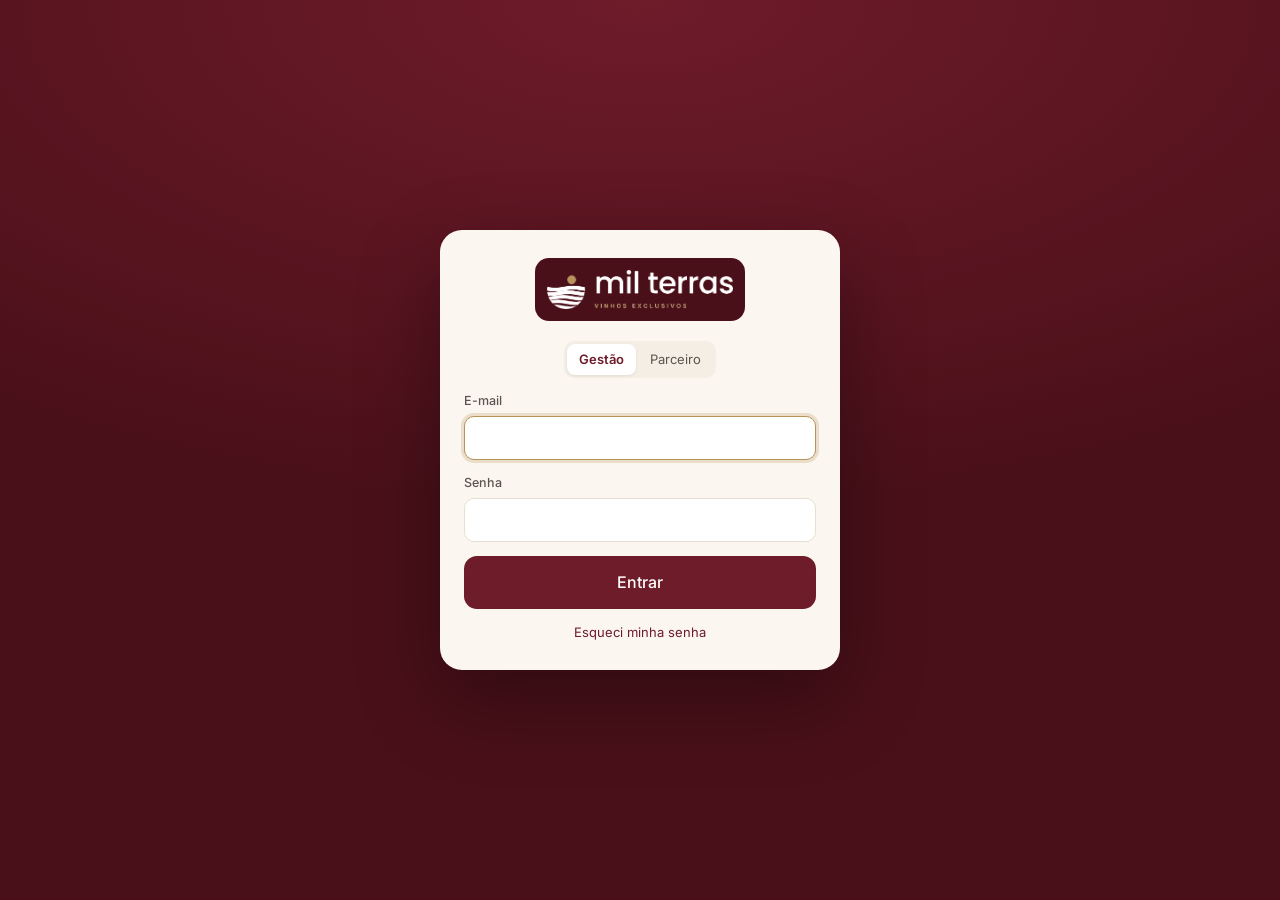
==== commit 380d5cd1: "Um app só: o login decide se abre a Gestão (e-mail e senha) ou o app do usuário (código + PIN) Núcle" ====
--- a/index.html
+++ b/index.html
@@ -6,8 +6,8 @@
 <title>Mil Terras</title>
 <meta name="description" content="Vinhos exclusivos em consignação: estoque, remessas, vendas e fechamentos com os parceiros.">
 <meta name="theme-color" content="#4A1019">
-<link rel="icon" href="assets/icons/gestao-192.png?v=28e4673e">
-<link rel="apple-touch-icon" href="assets/icons/gestao-180.png?v=28e4673e">
+<link rel="icon" href="assets/icons/app-192.png?v=1fd7e320">
+<link rel="apple-touch-icon" href="assets/icons/app-180.png?v=1fd7e320">
 <link rel="preconnect" href="https://fonts.googleapis.com"><link rel="preconnect" href="https://fonts.gstatic.com" crossorigin>
 <link href="https://fonts.googleapis.com/css2?family=Inter:wght@400;500;600&family=Poppins:wght@500&display=swap" rel="stylesheet">
 <link rel="stylesheet" href="src/css/base.css"><link rel="stylesheet" href="src/css/segmento.css">
@@ -15,7 +15,7 @@
   .hub { min-height: 100vh; display: flex; flex-direction: column; align-items: center; justify-content: center; gap: 26px; padding: 32px 16px; background: radial-gradient(120% 80% at 50% 0%, var(--primaria), var(--primaria-escura) 70%); }
   .hub h1 { color: #fff; font-size: 34px; text-align: center; }
   .hub .tagline { color: var(--destaque-claro); text-align: center; margin-top: -14px; max-width: 520px; }
-  .hub .cards { display: grid; grid-template-columns: repeat(2, minmax(0, 300px)); gap: 16px; width: 100%; justify-content: center; }
+  .hub .cards { display: grid; grid-template-columns: minmax(0, 340px); gap: 16px; width: 100%; justify-content: center; }
   .hub a.card { display: flex; flex-direction: column; gap: 10px; color: var(--ink); transition: transform .15s; }
   .hub a.card:hover { transform: translateY(-3px); }
   .hub a.card img { width: 56px; height: 56px; border-radius: 14px; }
@@ -29,13 +29,11 @@
   <img src="assets/logo/logo_h_negativo.png" alt="Mil Terras" style="width:min(300px,70vw)">
   <div class="tagline">Vinhos exclusivos em consignação: estoque, remessas, vendas e fechamentos com os parceiros.</div>
   <div class="cards">
-    <a class="card" href="gestao/"><img src="assets/icons/gestao-192.png?v=28e4673e" alt=""><h2>Mil Terras Gestão</h2><div class="small ink2">Estoque, consignação, fechamentos e financeiro da Mil Terras.</div><span class="btn sm" style="align-self:flex-start">Abrir</span></a>
-    <a class="card" href="usuario/"><img src="assets/icons/usuario-192.png?v=28e4673e" alt=""><h2>Mil Terras Parceiro</h2><div class="small ink2">Para restaurantes, bares e lojas: registrar vendas, pedir reposição e fazer o fechamento.</div><span class="btn sm gold" style="align-self:flex-start">Abrir</span></a>
+    <a class="card" href="app/"><img src="assets/icons/app-192.png?v=1fd7e320" alt=""><h2>Mil Terras</h2><div class="small ink2">Um app só: a gestão entra com e-mail e senha; os parceiros entram com código e PIN.</div><span class="btn sm" style="align-self:flex-start">Abrir o app</span></a>
   </div>
-  <div class="foot">No iPhone: abra no Safari › Compartilhar › Adicionar à Tela de Início.<br><br>
-    Quer conhecer antes? Demonstração com dados fictícios (fica só neste navegador):<br>
-    <a href="gestao/?demo=1">Gestão demo</a> · <a href="usuario/?demo=1">Parceiro demo</a></div>
+  
 </div>
+<script>location.replace('app/' + location.search + location.hash);</script>
 <script>if ('serviceWorker' in navigator && location.protocol !== 'file:') navigator.serviceWorker.register('sw.js').catch(() => {});</script>
 </body>
 </html>
